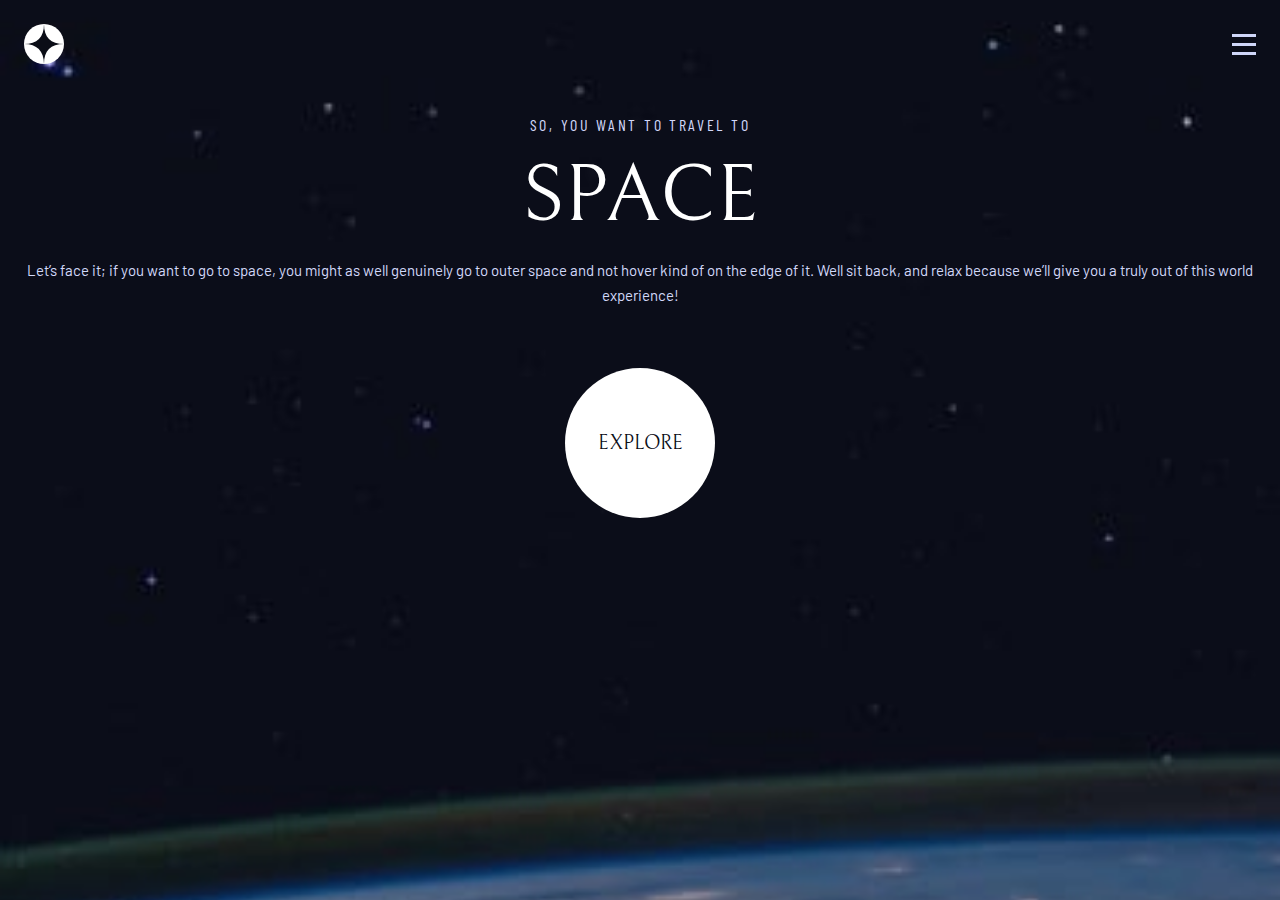
==== index.html @ b8c9c03c "mobile solution" ====
<!DOCTYPE html>
<html lang="en">

<head>
  <meta charset="UTF-8">
  <meta name="viewport" content="width=device-width, initial-scale=1.0">
  <link rel="icon" type="image/png" sizes="32x32" href="./assets/favicon-32x32.png">
  <title>Frontend Mentor | Space tourism website</title>
  <link rel="stylesheet" href="./styles/index.css">
</head>

<body>
  <header>
    <a href="." class="home__header"><img src="./assets/shared/logo.svg" alt="Logo"></a>
    <span class="toggle-nav__header"><img src="./assets/shared/icon-hamburger.svg" alt="Open Menu"></span>
    <nav>
      <span class="close-nav__header"><img src="./assets/shared/icon-close.svg" alt="Close Menu"></span>
      <a href="."><span>00</span> Home</a>
      <a href="./destination.html"><span>01</span> Destination</a>
      <a href="./crew.html"><span>02</span> Crew</a>
      <a href="./technology.html"><span>03</span> Technology</a>
    </nav>
  </header>
  <main>
    <h2>So, you want to travel to</h2>
    <h1>Space</h1>
    <p>
      Let’s face it; if you want to go to space, you might as well genuinely go to
      outer space and not hover kind of on the edge of it. Well sit back, and relax
      because we’ll give you a truly out of this world experience!
    </p>
    <a href="./destination.html" class="explore__main"><span>Explore</span></a>
  </main>
  <script src="./scripts/jquery-3.6.0.js"></script>
  <script src="./scripts/toggle.js"></script>
</body>

</html>
---- styles/index.css ----
@import url("https://fonts.googleapis.com/css2?family=Barlow&family=Barlow+Condensed&family=Bellefair&display=swap");
@import url("https://fonts.googleapis.com/css2?family=Barlow&family=Barlow+Condensed&family=Bellefair&display=swap");
html, body {
  height: 100%;
  overflow: auto;
}

body {
  margin: 0;
  padding: 0;
  font-family: "Barlow", sans-serif;
  font-weight: 400 !important;
  color: #d2d8f9;
  -ms-overflow-style: none;
  scrollbar-width: none;
}

body::-webkit-scrollbar {
  display: none;
}

button {
  outline: none;
  border: none;
  cursor: pointer;
  padding: 0;
}

header {
  display: -webkit-box;
  display: -ms-flexbox;
  display: flex;
  -webkit-box-align: center;
      -ms-flex-align: center;
          align-items: center;
  -webkit-box-pack: justify;
      -ms-flex-pack: justify;
          justify-content: space-between;
  padding: 24px;
}

header .home__header, header .toggle-nav__header, header .close-nav__header {
  cursor: pointer;
}

header .home__header img {
  width: 40px;
  height: 40px;
}

header .toggle-nav__header {
  cursor: pointer;
}

header .toggle-nav__header img {
  width: 24px;
  height: 21px;
}

header nav {
  display: -webkit-box;
  display: -ms-flexbox;
  display: flex;
  -webkit-box-orient: vertical;
  -webkit-box-direction: normal;
      -ms-flex-direction: column;
          flex-direction: column;
  position: absolute;
  top: 0;
  right: 0;
  background: rgba(255, 255, 255, 0.05);
  -webkit-backdrop-filter: blur(80px);
          backdrop-filter: blur(80px);
  width: calc(254px - 32px);
  height: calc(100% - 118px);
  z-index: 1;
  padding: 118px 0 0 32px;
}

header nav .close-nav__header {
  position: absolute;
  top: 35px;
  right: 25px;
}

header nav a {
  font-family: "Barlow Condensed", sans-serif;
  font-size: 16px;
  text-transform: uppercase;
  text-decoration: none;
  color: white;
  margin: 0 0 32px 0;
  letter-spacing: 2.7px;
}

header nav a span {
  font-weight: 700;
  margin-right: 11px;
}

main {
  display: -webkit-box;
  display: -ms-flexbox;
  display: flex;
  -webkit-box-orient: vertical;
  -webkit-box-direction: normal;
      -ms-flex-direction: column;
          flex-direction: column;
  -webkit-box-align: center;
      -ms-flex-align: center;
          align-items: center;
  padding: 0 24px 0;
}

main h2 {
  font-family: "Barlow Condensed", sans-serif;
  font-size: 16px;
  font-weight: 400;
  letter-spacing: 2.7px;
  text-transform: uppercase;
}

main h1 {
  font-family: "Bellefair", serif;
  font-weight: 400;
  text-transform: uppercase;
  color: white;
}

main p {
  text-align: center;
  font-size: 15px;
  line-height: 25px;
  margin: 0 0 60px;
}

main .explore__main {
  width: 150px;
  height: 150px;
  border-radius: 50%;
  background: white;
  text-decoration: none;
  text-align: center;
  position: relative;
}

main .explore__main span {
  font-family: "Bellefair", serif;
  font-size: 20px;
  color: #0c0e18;
  text-transform: uppercase;
  position: absolute;
  top: 50%;
  left: 50%;
  -webkit-transform: translate(-50%, -50%);
          transform: translate(-50%, -50%);
}

body {
  background: center/cover no-repeat url(../assets/home/background-home-mobile.jpg);
}

header {
  padding: 24px 24px 48px;
}

main h2 {
  margin: 0 0 16px;
}

main h1 {
  font-size: 80px;
  margin: 0 0 16px;
}
/*# sourceMappingURL=index.css.map */
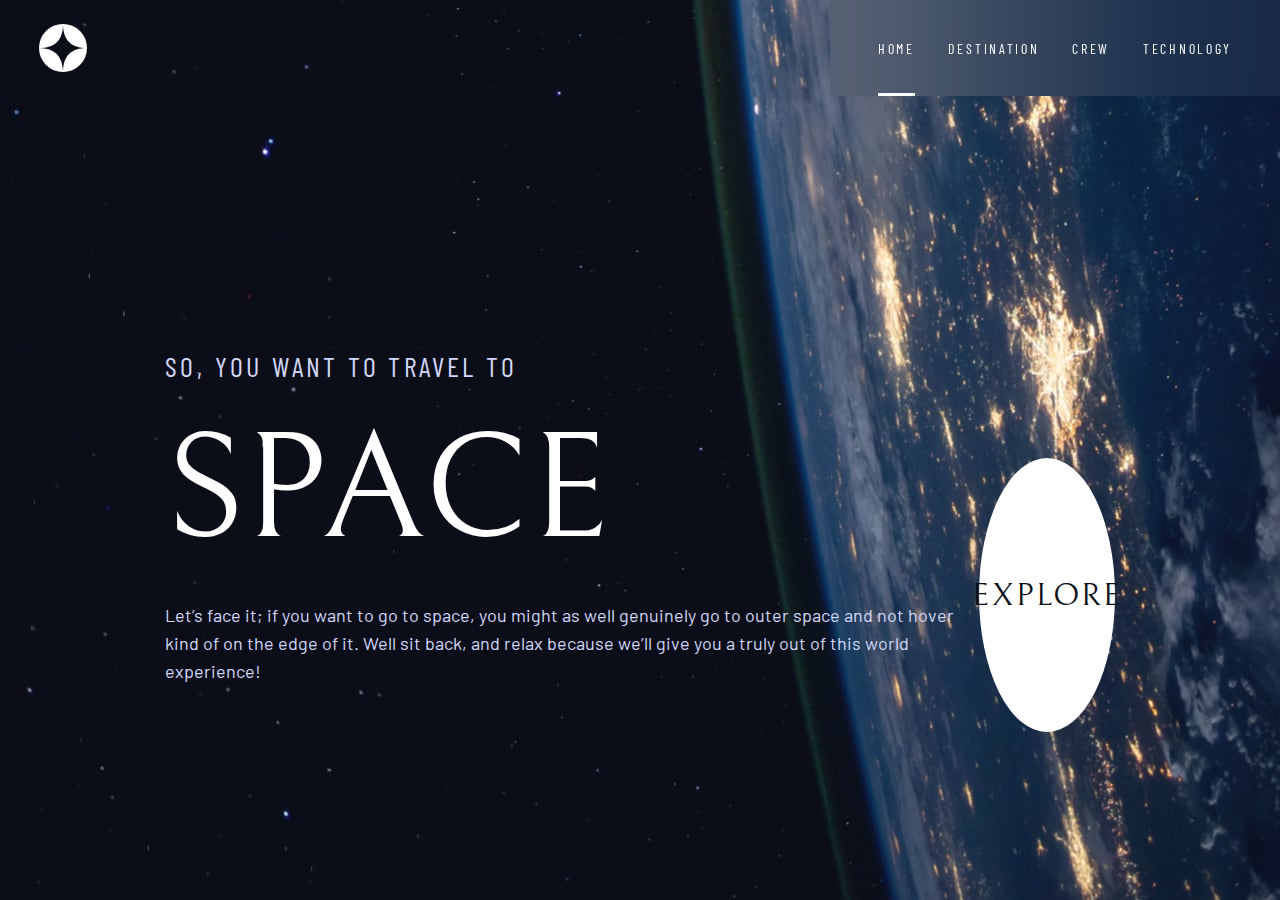
==== commit 5e6e31e7: "first solution" ====
--- a/index.html
+++ b/index.html
@@ -13,22 +13,25 @@
   <header>
     <a href="." class="home__header"><img src="./assets/shared/logo.svg" alt="Logo"></a>
     <span class="toggle-nav__header"><img src="./assets/shared/icon-hamburger.svg" alt="Open Menu"></span>
+    <div class="divider"></div>
     <nav>
       <span class="close-nav__header"><img src="./assets/shared/icon-close.svg" alt="Close Menu"></span>
-      <a href="."><span>00</span> Home</a>
+      <a href="." class="selected"><span>00</span> Home</a>
       <a href="./destination.html"><span>01</span> Destination</a>
       <a href="./crew.html"><span>02</span> Crew</a>
       <a href="./technology.html"><span>03</span> Technology</a>
     </nav>
   </header>
   <main>
-    <h2>So, you want to travel to</h2>
-    <h1>Space</h1>
-    <p>
-      Let’s face it; if you want to go to space, you might as well genuinely go to
-      outer space and not hover kind of on the edge of it. Well sit back, and relax
-      because we’ll give you a truly out of this world experience!
-    </p>
+    <div class="content__main">
+      <h2>So, you want to travel to</h2>
+      <h1>Space</h1>
+      <p>
+        Let’s face it; if you want to go to space, you might as well genuinely go to
+        outer space and not hover kind of on the edge of it. Well sit back, and relax
+        because we’ll give you a truly out of this world experience!
+      </p>
+    </div>
     <a href="./destination.html" class="explore__main"><span>Explore</span></a>
   </main>
   <script src="./scripts/jquery-3.6.0.js"></script>
--- a/styles/index.css
+++ b/styles/index.css
@@ -24,6 +24,12 @@
   border: none;
   cursor: pointer;
   padding: 0;
+}
+
+.divider {
+  height: 1px;
+  background: #383B4B;
+  width: 100%;
 }
 
 header {
@@ -46,6 +52,10 @@
 header .home__header img {
   width: 40px;
   height: 40px;
+}
+
+header .divider {
+  display: none;
 }
 
 header .toggle-nav__header {
@@ -109,7 +119,21 @@
   -webkit-box-align: center;
       -ms-flex-align: center;
           align-items: center;
-  padding: 0 24px 0;
+  padding: 48px 24px 0;
+  margin: 0 auto;
+}
+
+main .content__main {
+  display: -webkit-box;
+  display: -ms-flexbox;
+  display: flex;
+  -webkit-box-orient: vertical;
+  -webkit-box-direction: normal;
+      -ms-flex-direction: column;
+          flex-direction: column;
+  -webkit-box-align: center;
+      -ms-flex-align: center;
+          align-items: center;
 }
 
 main h2 {
@@ -156,6 +180,106 @@
           transform: translate(-50%, -50%);
 }
 
+@media screen and (min-width: 760px) {
+  header {
+    padding: 24px 39px !important;
+  }
+  header .home__header img {
+    width: 48px;
+    height: 48px;
+  }
+  header .toggle-nav__header {
+    display: none;
+  }
+  header nav {
+    display: -webkit-box !important;
+    display: -ms-flexbox !important;
+    display: flex !important;
+    -webkit-box-orient: horizontal;
+    -webkit-box-direction: normal;
+        -ms-flex-direction: row;
+            flex-direction: row;
+    height: 96px;
+    padding: 0 48px;
+    width: calc(450px - (48px * 2));
+    -webkit-box-pack: justify;
+        -ms-flex-pack: justify;
+            justify-content: space-between;
+    -webkit-box-align: center;
+        -ms-flex-align: center;
+            align-items: center;
+  }
+  header nav .close-nav__header {
+    display: none;
+  }
+  header nav a {
+    margin: 0;
+    font-size: 14px;
+    position: relative;
+  }
+  header nav a span {
+    display: none;
+  }
+  header nav a.selected::after {
+    content: "";
+    position: absolute;
+    bottom: -39px;
+    left: 0;
+    height: 3px;
+    width: 100%;
+    background: white;
+  }
+  header nav a:hover::after {
+    content: "";
+    position: absolute;
+    bottom: -39px;
+    left: 0;
+    height: 3px;
+    width: 100%;
+    background: white;
+    opacity: 0.5;
+  }
+  main {
+    padding: 106px 24px 0;
+  }
+}
+
+@media screen and (min-width: 1350px) {
+  header {
+    padding: 40px 0 0 55px !important;
+    position: relative;
+  }
+  header .divider {
+    display: block;
+    background: white;
+    opacity: 0.25;
+    z-index: 2;
+    -ms-flex-negative: 2;
+        flex-shrink: 2;
+    margin: 0 -30px 0 64px;
+  }
+  header nav {
+    position: static;
+    width: 830px;
+    padding: 0;
+    -webkit-box-pack: center;
+        -ms-flex-pack: center;
+            justify-content: center;
+    -ms-flex-negative: 0;
+        flex-shrink: 0;
+  }
+  header nav a {
+    margin: 0 24px;
+    font-size: 16px;
+  }
+  header nav a span {
+    display: inline;
+  }
+  main .content__main {
+    width: 445px;
+  }
+}
+
 body {
   background: center/cover no-repeat url(../assets/home/background-home-mobile.jpg);
 }
@@ -172,4 +296,78 @@
   font-size: 80px;
   margin: 0 0 16px;
 }
+
+@media screen and (min-width: 760px) {
+  body {
+    background: center/cover no-repeat url(../assets/home/background-home-tablet.jpg);
+  }
+  main {
+    padding: 106px 159px 0;
+  }
+  main h2 {
+    margin: 0 0 24px;
+    font-size: 20px;
+    letter-spacing: 3.4px;
+  }
+  main h1 {
+    font-size: 150px;
+    line-height: 150px;
+    margin: 0 0 24px;
+  }
+  main p {
+    font-size: 16px;
+    line-height: 28px;
+    margin: 0 0 156px;
+  }
+  main .explore__main {
+    width: 242px;
+    height: 242px;
+  }
+  main .explore__main span {
+    font-size: 32px;
+    letter-spacing: 2px;
+  }
+}
+
+@media screen and (min-width: 1024px) {
+  body {
+    background: center/cover no-repeat url(../assets/home/background-home-desktop.jpg);
+  }
+  main {
+    -webkit-box-orient: horizontal;
+    -webkit-box-direction: normal;
+        -ms-flex-direction: row;
+            flex-direction: row;
+    -webkit-box-pack: justify;
+        -ms-flex-pack: justify;
+            justify-content: space-between;
+    padding: 250px 165px 0 !important;
+  }
+  main .content__main {
+    -webkit-box-align: start;
+        -ms-flex-align: start;
+            align-items: flex-start;
+  }
+  main .content__main h2 {
+    font-size: 28px;
+    margin: 0 0 24px;
+  }
+  main .content__main h1 {
+    font-size: 150px;
+    margin: 0 0 24px;
+    line-height: 170px;
+  }
+  main .content__main p {
+    text-align: start;
+    font-size: 18px;
+  }
+  main .explore__main {
+    width: 274px;
+    height: 274px;
+  }
+  main .explore__main span {
+    font-size: 32px;
+    letter-spacing: 2px;
+  }
+}
 /*# sourceMappingURL=index.css.map */